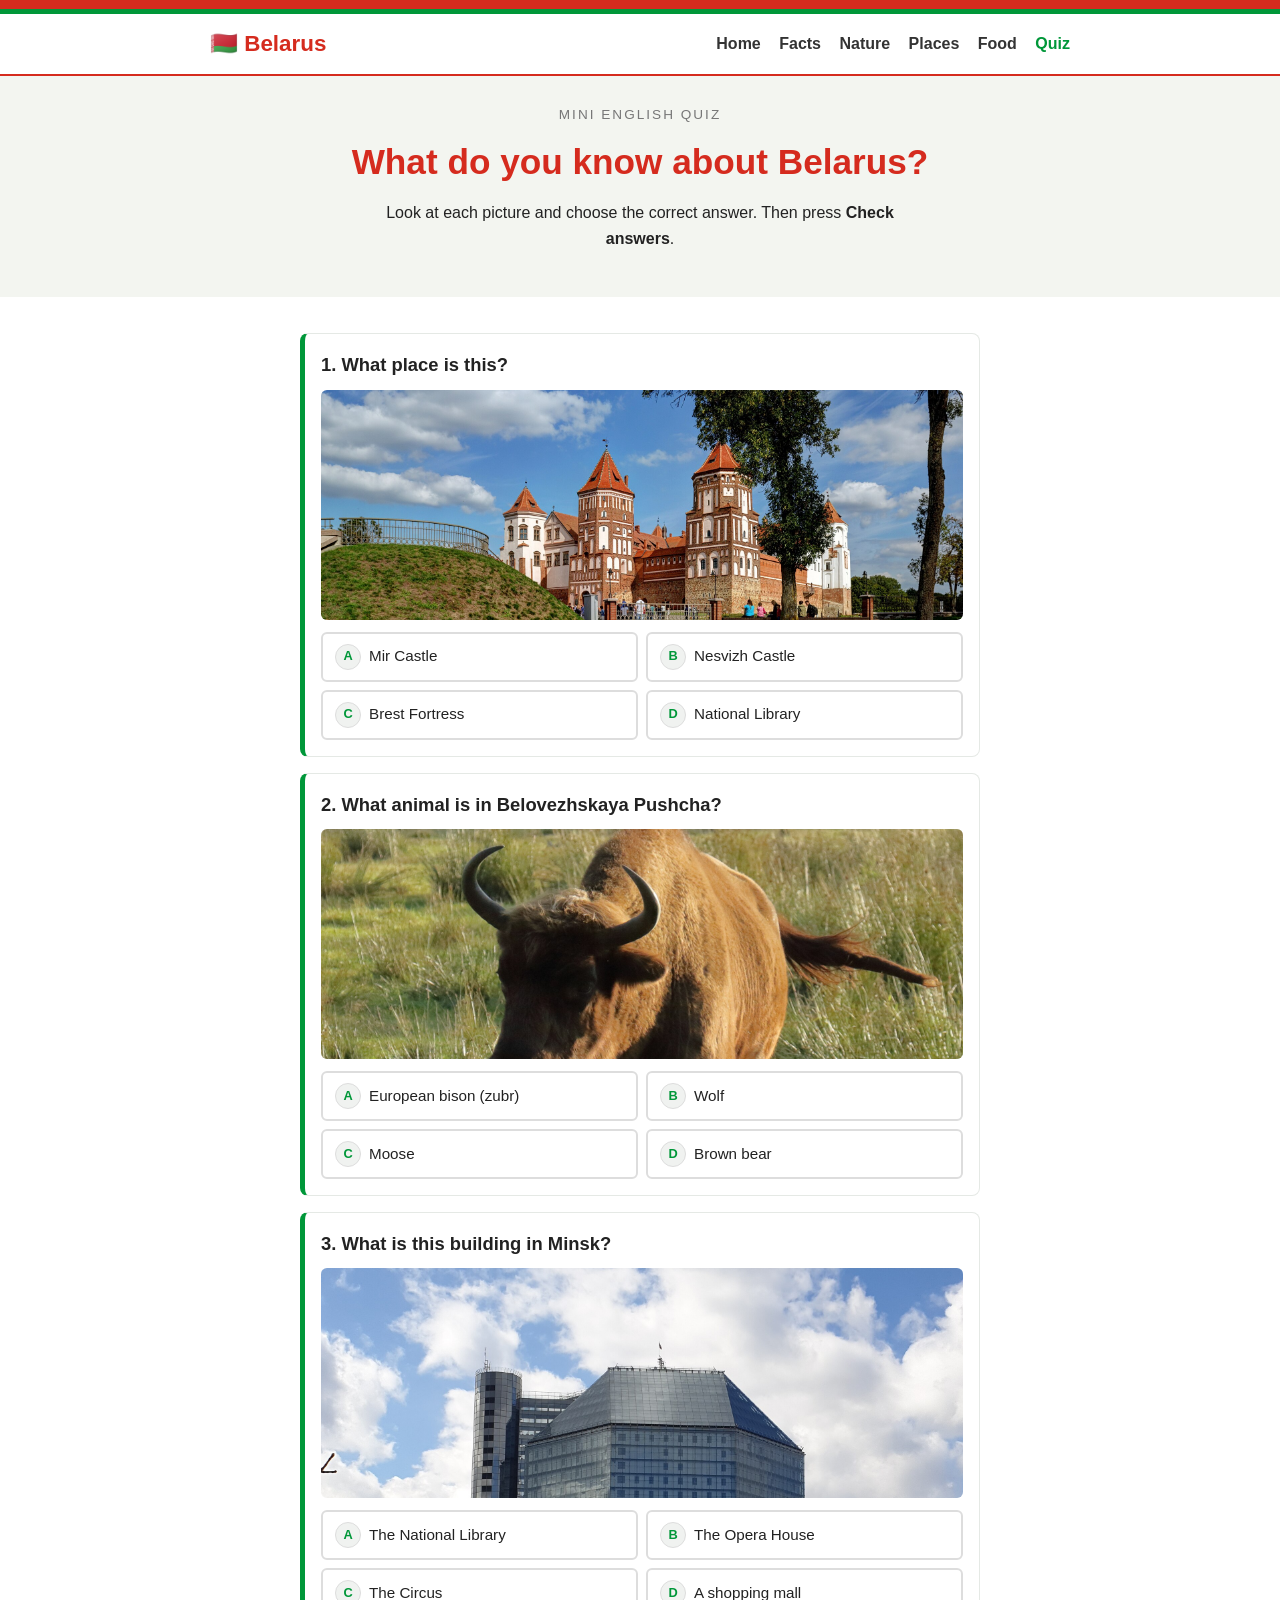
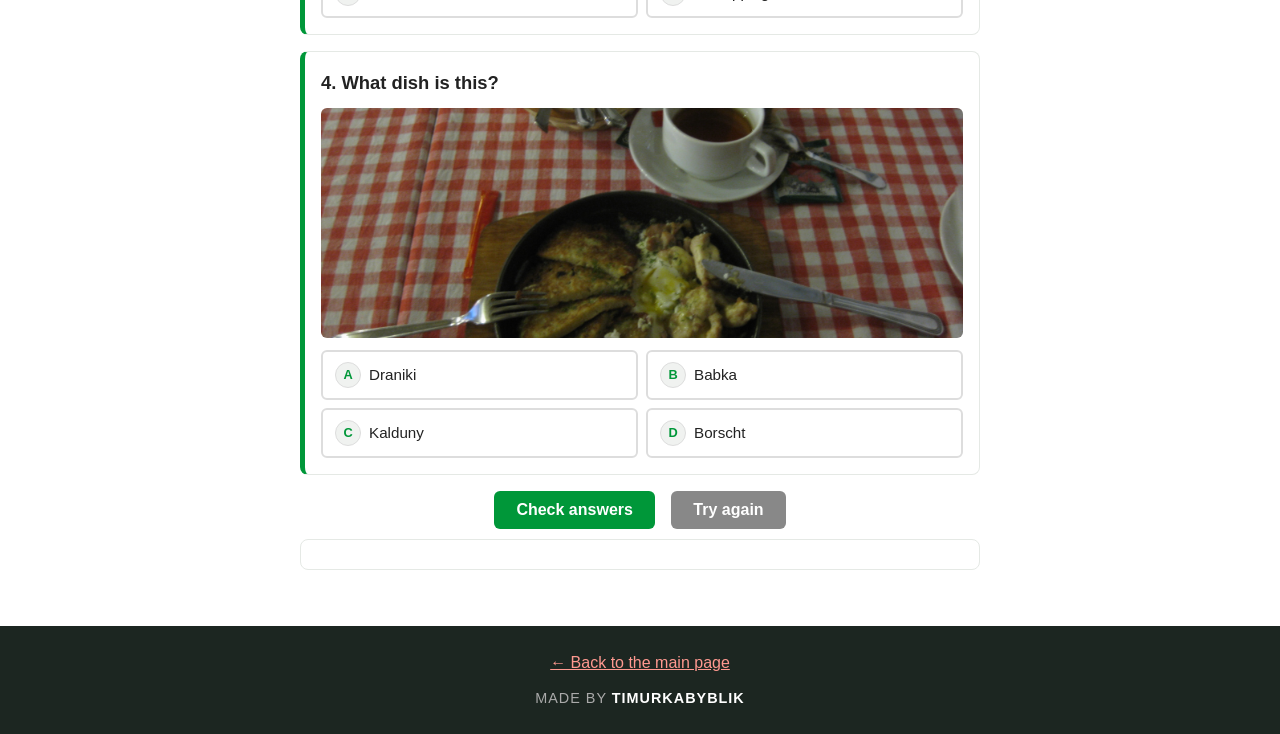
==== quiz.html @ 0264f18c "Первый коммит" ====
<!DOCTYPE html>
<html lang="en">
<head>
  <meta charset="UTF-8">
  <meta name="viewport" content="width=device-width, initial-scale=1.0">
  <title>Quiz about Belarus</title>
  <link rel="stylesheet" href="css/style.css">
</head>
<body>

  <!-- flag stripe: red and green -->
  <div class="flag"></div>

  <header class="header">
    <div class="container">
      <p class="logo">🇧🇾 Belarus</p>
      <nav>
        <a href="index.html">Home</a>
        <a href="index.html#facts">Facts</a>
        <a href="index.html#nature">Nature</a>
        <a href="index.html#places">Places</a>
        <a href="index.html#food">Food</a>
        <a href="quiz.html" class="nav-quiz">Quiz</a>
      </nav>
    </div>
  </header>

  <section class="hero small">
    <div class="container">
      <p class="kicker">Mini English quiz</p>
      <h1>What do you know about Belarus?</h1>
      <p class="subtitle">Look at each picture and choose the correct answer.
        Then press <strong>Check answers</strong>.</p>
    </div>
  </section>

  <section class="section">
    <div class="container quiz">

      <!-- Question 1 -->
      <div class="question" id="q1">
        <h2>1. What place is this?</h2>
        <img src="images/mir_castle.jpg" alt="A red-brick castle">
        <div class="options">
          <label><input type="radio" name="q1" value="mir"> Mir Castle</label>
          <label><input type="radio" name="q1" value="nesvizh"> Nesvizh Castle</label>
          <label><input type="radio" name="q1" value="brest"> Brest Fortress</label>
          <label><input type="radio" name="q1" value="library"> National Library</label>
        </div>
        <p class="result"></p>
      </div>

      <!-- Question 2 -->
      <div class="question" id="q2">
        <h2>2. What animal is in Belovezhskaya Pushcha?</h2>
        <img src="images/bison.jpg" alt="A big bison">
        <div class="options">
          <label><input type="radio" name="q2" value="bison"> European bison (zubr)</label>
          <label><input type="radio" name="q2" value="wolf"> Wolf</label>
          <label><input type="radio" name="q2" value="moose"> Moose</label>
          <label><input type="radio" name="q2" value="bear"> Brown bear</label>
        </div>
        <p class="result"></p>
      </div>

      <!-- Question 3 -->
      <div class="question" id="q3">
        <h2>3. What is this building in Minsk?</h2>
        <img src="images/national_library.jpg" alt="A diamond-shaped building">
        <div class="options">
          <label><input type="radio" name="q3" value="library"> The National Library</label>
          <label><input type="radio" name="q3" value="opera"> The Opera House</label>
          <label><input type="radio" name="q3" value="circus"> The Circus</label>
          <label><input type="radio" name="q3" value="mall"> A shopping mall</label>
        </div>
        <p class="result"></p>
      </div>

      <!-- Question 4 -->
      <div class="question" id="q4">
        <h2>4. What dish is this?</h2>
        <img src="images/draniki.jpg" alt="Potato pancakes">
        <div class="options">
          <label><input type="radio" name="q4" value="draniki"> Draniki</label>
          <label><input type="radio" name="q4" value="babka"> Babka</label>
          <label><input type="radio" name="q4" value="kalduny"> Kalduny</label>
          <label><input type="radio" name="q4" value="borscht"> Borscht</label>
        </div>
        <p class="result"></p>
      </div>

      <div class="buttons">
        <button class="button" onclick="checkQuiz()">Check answers</button>
        <button class="button grey" onclick="resetQuiz()">Try again</button>
      </div>

      <p id="score"></p>

    </div>
  </section>

  <footer>
    <div class="container">
      <p><a href="index.html">← Back to the main page</a></p>
      <p class="made-by">Made by <a href="https://github.com/timgihangir-rgb" target="_blank" rel="noopener">TIMURKABYBLIK</a></p>
    </div>
  </footer>

  <script src="js/quiz.js"></script>
</body>
</html>
---- css/style.css ----
/* Belarus website — simple light styles */

* {
  margin: 0;
  padding: 0;
  box-sizing: border-box;
}

body {
  font-family: Arial, Helvetica, sans-serif;
  color: #222;
  background: #fff;
  line-height: 1.6;
}

.container {
  max-width: 900px;
  margin: 0 auto;
  padding: 0 20px;
}

img {
  max-width: 100%;
  display: block;
}

/* ---- flag stripe ---- */
.flag {
  height: 14px;
  background: linear-gradient(#d52b1e 0 66%, #009739 66% 100%);
}

/* ---- header ---- */
.header {
  background: #fff;
  border-bottom: 2px solid #d52b1e;
  padding: 12px 0;
}

.header .container {
  display: flex;
  justify-content: space-between;
  align-items: center;
  flex-wrap: wrap;
  gap: 8px;
}

.logo {
  font-size: 1.4rem;
  font-weight: bold;
  color: #d52b1e;
}

.header nav a {
  color: #333;
  text-decoration: none;
  margin-left: 14px;
  font-weight: bold;
}

.header nav a:hover {
  color: #d52b1e;
}

.header nav a.nav-quiz {
  color: #009739;
}

/* ---- hero ---- */
.hero {
  background: #f3f5f0;
  text-align: center;
  padding: 44px 0;
}

.kicker {
  font-size: 0.85rem;
  letter-spacing: 2px;
  text-transform: uppercase;
  color: #777;
  margin-bottom: 8px;
}

.hero h1 {
  color: #d52b1e;
  font-size: 2.2rem;
  margin-bottom: 10px;
}

.subtitle {
  max-width: 560px;
  margin: 0 auto 18px;
}

.hero-buttons {
  display: flex;
  gap: 12px;
  justify-content: center;
  flex-wrap: wrap;
}

.hero.small {
  padding: 28px 0;
}

/* banner photo */
.banner {
  width: 100%;
  margin: 24px auto;
  border-radius: 8px;
}

/* ---- buttons ---- */
.button {
  display: inline-block;
  background: #009739;
  color: #fff;
  border: none;
  padding: 10px 22px;
  border-radius: 6px;
  font-family: inherit;
  font-size: 1rem;
  font-weight: bold;
  cursor: pointer;
  text-decoration: none;
}

.button:hover {
  background: #00782e;
}

.button.ghost {
  background: #fff;
  color: #009739;
  border: 2px solid #009739;
}

.button.ghost:hover {
  background: #f0f7f3;
}

.button.grey {
  background: #888;
}

.button.grey:hover {
  background: #666;
}

/* ---- sections ---- */
.section {
  padding: 36px 0;
}

.section h2 {
  color: #d52b1e;
  text-align: center;
  margin-bottom: 18px;
  font-size: 1.6rem;
}

.section h2 > span {
  display: block;
  font-size: 0.8rem;
  text-transform: uppercase;
  letter-spacing: 2px;
  color: #009739;
  margin-bottom: 4px;
}

.grey {
  background: #f3f5f0;
}

/* ---- facts ---- */
.facts-grid {
  display: grid;
  grid-template-columns: repeat(auto-fit, minmax(210px, 1fr));
  gap: 14px;
}

.fact-card {
  background: #fff;
  border: 1px solid #e5e9e5;
  border-top: 4px solid #d52b1e;
  border-radius: 8px;
  padding: 18px 16px;
  text-align: center;
}

.fact-card:nth-child(even) {
  border-top-color: #009739;
}

.fact-icon {
  font-size: 1.8rem;
}

.fact-card h3 {
  font-size: 0.9rem;
  margin: 8px 0 4px;
  color: #555;
}

.fact-card p {
  font-size: 1.1rem;
  font-weight: bold;
}

.fact-card small {
  color: #777;
  font-size: 0.85rem;
}

/* ---- nature ---- */
.nature-grid {
  display: grid;
  grid-template-columns: repeat(auto-fit, minmax(240px, 1fr));
  gap: 16px;
}

.nature-card {
  background: #fff;
  border: 1px solid #e5e9e5;
  border-radius: 8px;
  overflow: hidden;
}

.nature-card img {
  width: 100%;
  height: 200px;
  object-fit: cover;
  border-bottom: 3px solid #009739;
}

.nature-body {
  padding: 14px 16px 16px;
}

.nature-body h3 {
  color: #009739;
  margin-bottom: 4px;
}

/* ---- places grid ---- */
.grid {
  display: grid;
  grid-template-columns: repeat(3, 1fr);
  gap: 14px;
}

.grid figure {
  background: #fff;
  border: 1px solid #e5e9e5;
  border-radius: 8px;
  overflow: hidden;
}

.grid img {
  width: 100%;
  height: 160px;
  object-fit: cover;
}

.grid figcaption {
  padding: 8px 10px;
  font-size: 0.85rem;
  color: #555;
  text-align: center;
}

/* ---- food card ---- */
.food-card {
  display: flex;
  gap: 20px;
  align-items: center;
  background: #fff;
  border: 1px solid #e5e9e5;
  border-radius: 8px;
  padding: 14px;
}

.food-card img {
  width: 280px;
  height: 210px;
  object-fit: cover;
  border-radius: 6px;
  flex-shrink: 0;
}

.food-card h3 {
  color: #d52b1e;
  margin-bottom: 6px;
}

.food-card ul {
  margin: 10px 0 0 18px;
}

/* ---- footer ---- */
footer {
  background: #1c2621;
  color: #ccc;
  text-align: center;
  padding: 24px 0;
  margin-top: 20px;
}

footer a {
  color: #ff9990;
}

.made-by {
  margin-top: 12px;
  font-size: 0.9rem;
  letter-spacing: 1px;
  text-transform: uppercase;
  color: #aaa;
}

.made-by a {
  color: #fff;
  font-weight: bold;
  text-decoration: none;
}

.made-by a:hover {
  color: #ff9990;
}

/* ============================================================
   QUIZ PAGE
   ============================================================ */

.quiz {
  max-width: 720px;
}

.question {
  background: #fff;
  border: 1px solid #e5e9e5;
  border-left: 5px solid #009739;
  border-radius: 8px;
  padding: 16px;
  margin-bottom: 16px;
}

.question h2 {
  font-size: 1.15rem;
  color: #222;
  text-align: left;
  margin-bottom: 10px;
}

.question img {
  width: 100%;
  height: 230px;
  object-fit: cover;
  border-radius: 6px;
  margin-bottom: 12px;
}

/* answer options */
.options {
  display: grid;
  grid-template-columns: 1fr 1fr;
  gap: 8px;
  counter-reset: opt;
}

.options label {
  counter-increment: opt;
  display: flex;
  align-items: center;
  gap: 8px;
  border: 2px solid #ddd;
  border-radius: 6px;
  padding: 10px 12px;
  cursor: pointer;
  font-size: 0.95rem;
}

.options label:hover {
  border-color: #009739;
}

.options label::before {
  content: counter(opt, upper-alpha);
  width: 24px;
  height: 24px;
  border-radius: 50%;
  display: inline-flex;
  align-items: center;
  justify-content: center;
  background: #f0f2f0;
  border: 1px solid #ddd;
  font-size: 0.8rem;
  font-weight: bold;
  color: #009739;
  flex-shrink: 0;
}

.options label input {
  position: absolute;
  opacity: 0;
  pointer-events: none;
}

.options label.selected {
  border-color: #009739;
  background: #eaf6ee;
}

.options label.right {
  border-color: #009739;
  background: #cde9d5;
}

.options label.wrong {
  border-color: #d52b1e;
  background: #f9dcd9;
}

.result {
  margin-top: 10px;
  font-weight: bold;
  display: none;
}

.result.show {
  display: block;
}

.result.ok {
  color: #009739;
}

.result.bad {
  color: #d52b1e;
}

.buttons {
  text-align: center;
  margin: 10px 0;
}

.buttons .button {
  margin: 0 6px;
}

#score {
  text-align: center;
  font-size: 1.2rem;
  font-weight: bold;
  color: #d52b1e;
  min-height: 1.6em;
  padding: 12px;
  background: #fff;
  border: 1px solid #e5e9e5;
  border-radius: 8px;
}

/* ---- small screens ---- */
@media (max-width: 700px) {
  .food-card {
    flex-direction: column;
  }

  .food-card img {
    width: 100%;
    height: 190px;
  }

  .grid {
    grid-template-columns: 1fr 1fr;
  }

  .options {
    grid-template-columns: 1fr;
  }

  .header nav a {
    margin-left: 8px;
  }
}
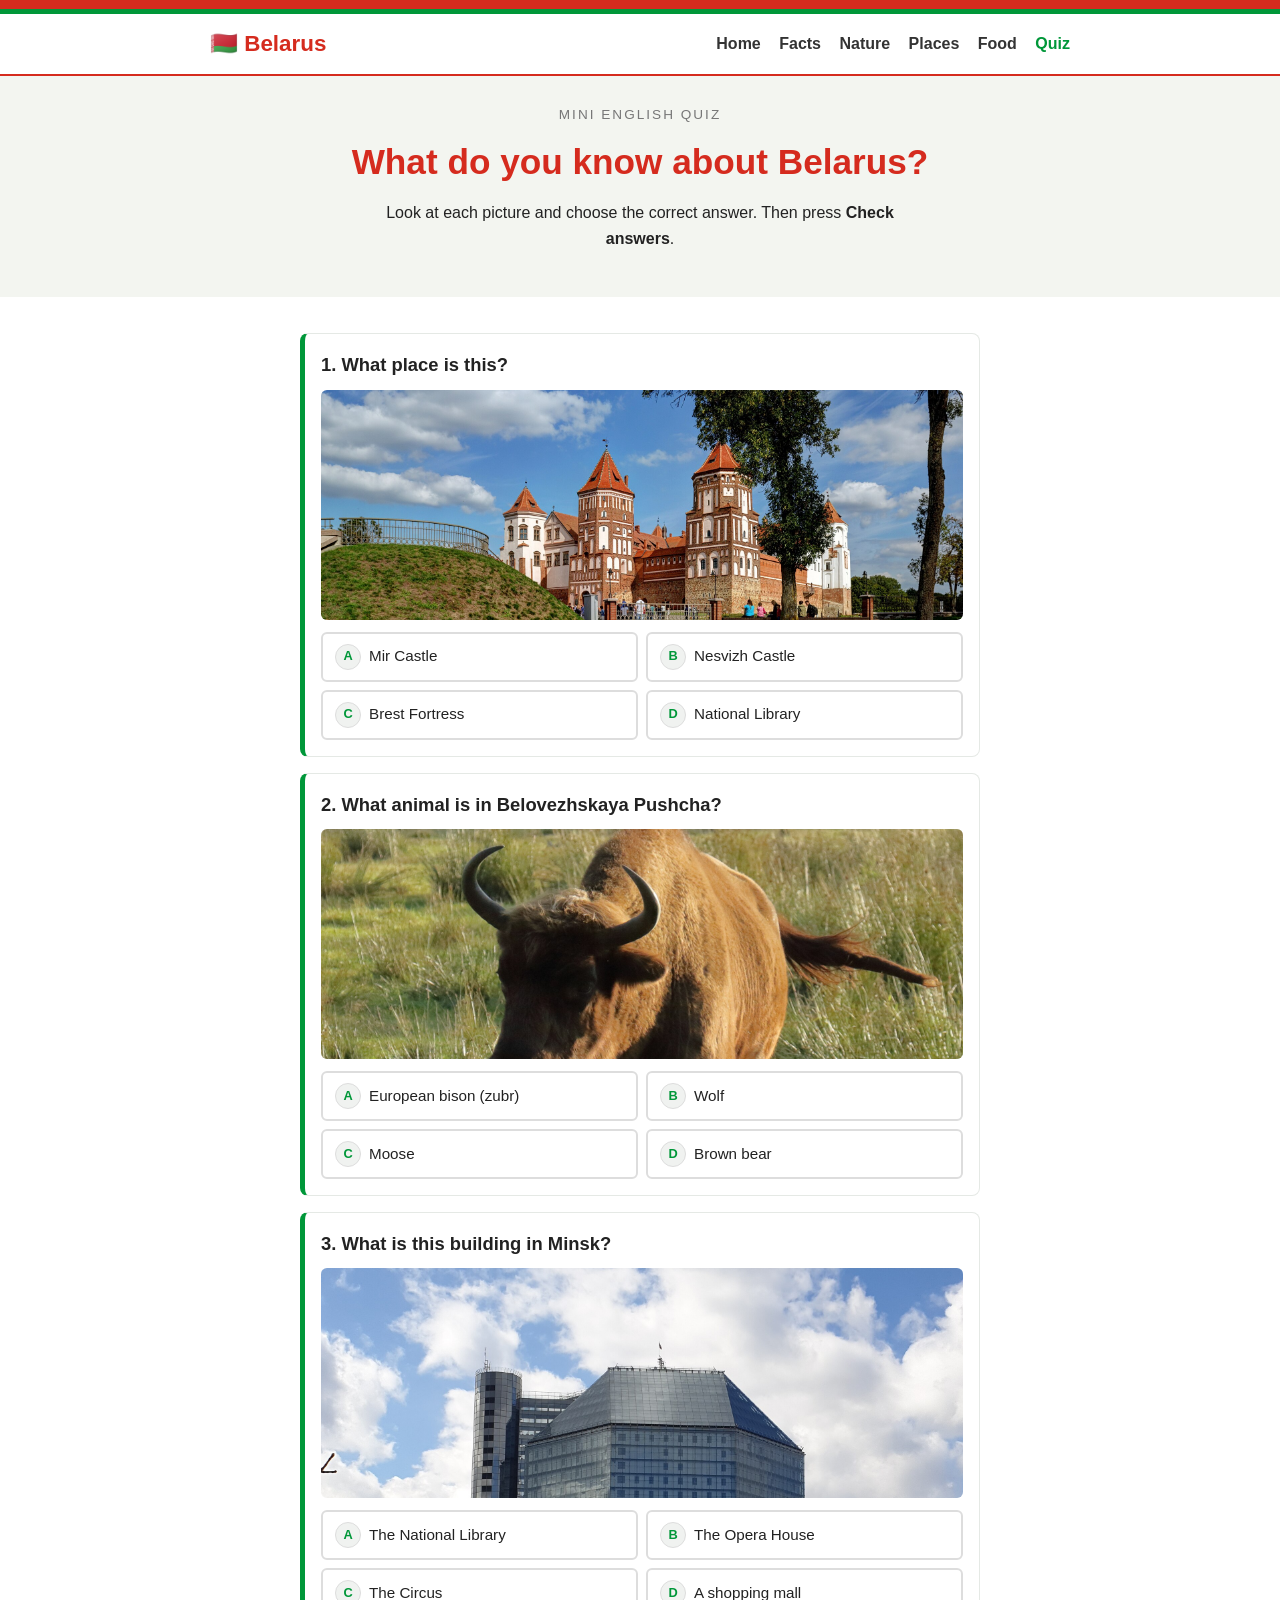
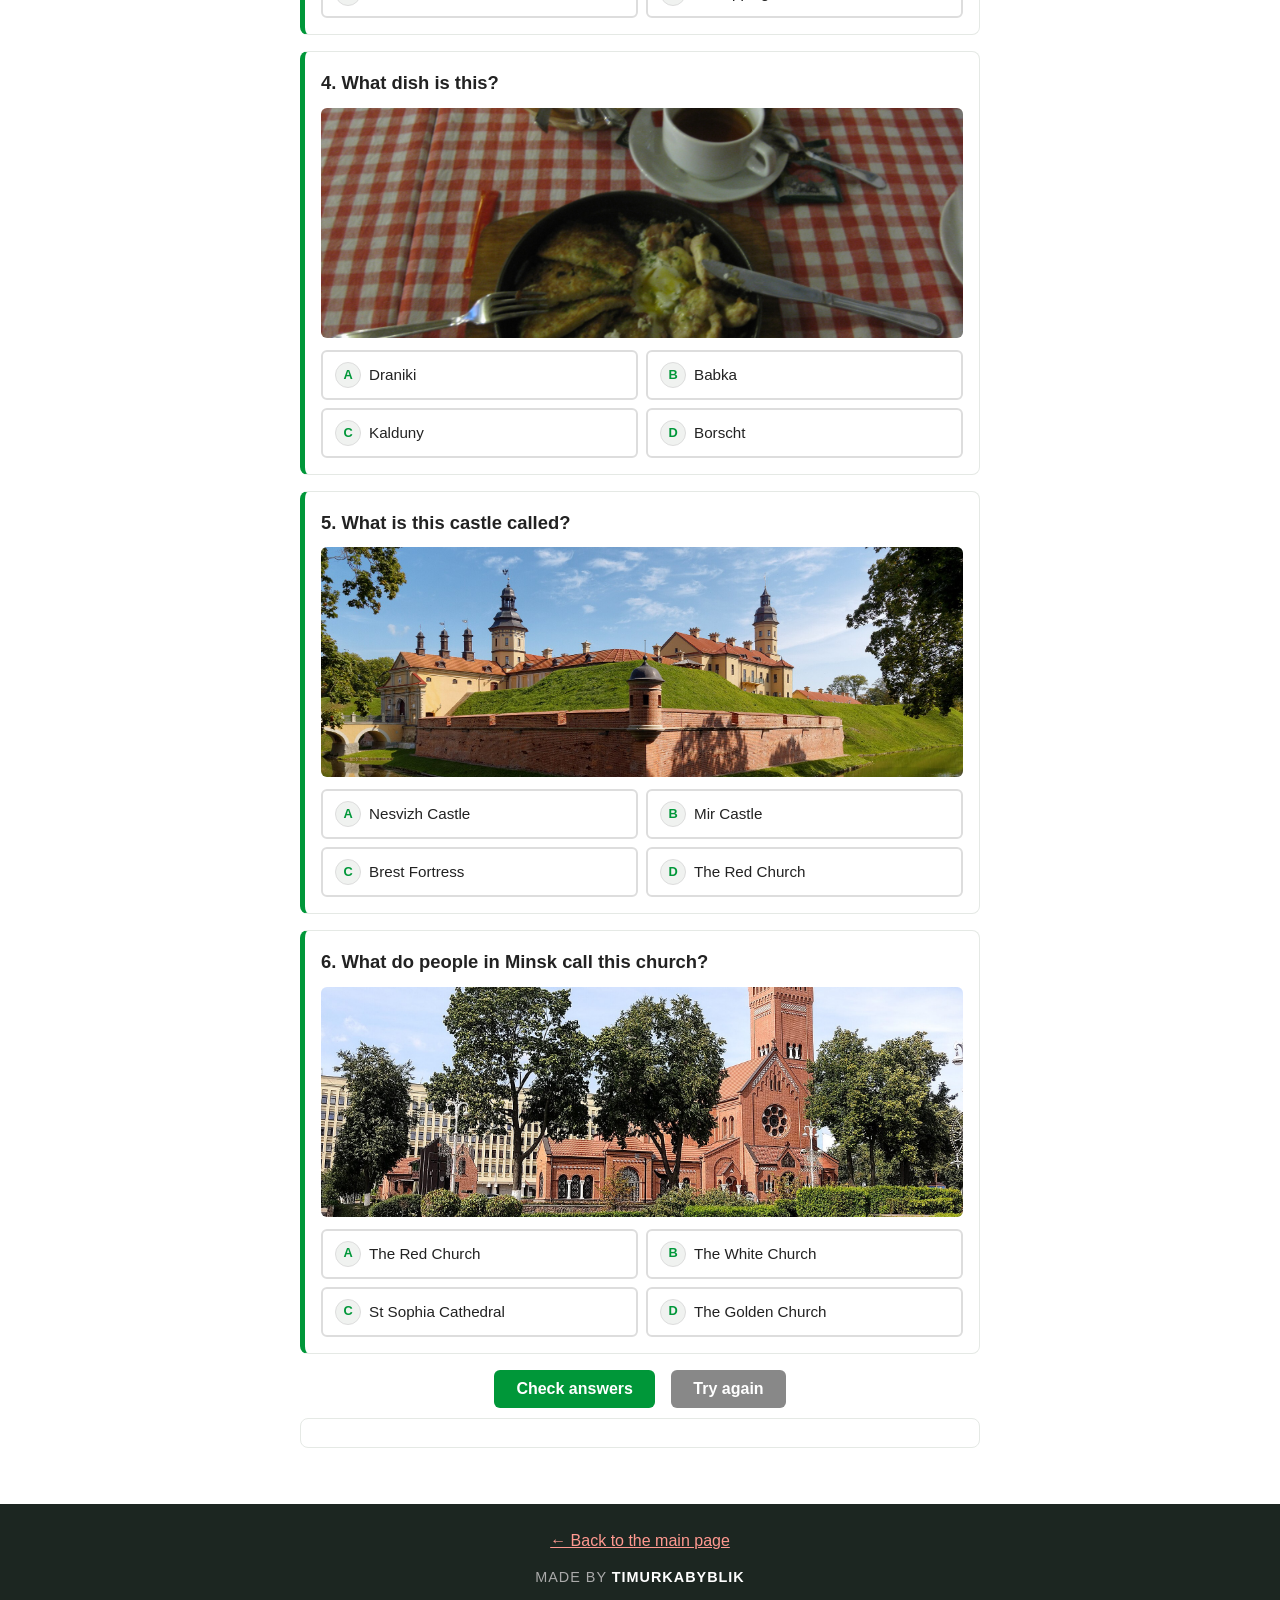
==== commit 84d987d4: "Add two more questions to the quiz (6 total)" ====
--- a/quiz.html
+++ b/quiz.html
@@ -89,6 +89,32 @@
         <p class="result"></p>
       </div>
 
+      <!-- Question 5 -->
+      <div class="question" id="q5">
+        <h2>5. What is this castle called?</h2>
+        <img src="images/nesvizh_castle.jpg" alt="A beautiful castle with a river in front">
+        <div class="options">
+          <label><input type="radio" name="q5" value="nesvizh"> Nesvizh Castle</label>
+          <label><input type="radio" name="q5" value="mir"> Mir Castle</label>
+          <label><input type="radio" name="q5" value="brest"> Brest Fortress</label>
+          <label><input type="radio" name="q5" value="church"> The Red Church</label>
+        </div>
+        <p class="result"></p>
+      </div>
+
+      <!-- Question 6 -->
+      <div class="question" id="q6">
+        <h2>6. What do people in Minsk call this church?</h2>
+        <img src="images/red_church.jpg" alt="A red-brick church in the centre of Minsk">
+        <div class="options">
+          <label><input type="radio" name="q6" value="redchurch"> The Red Church</label>
+          <label><input type="radio" name="q6" value="white"> The White Church</label>
+          <label><input type="radio" name="q6" value="sophia"> St Sophia Cathedral</label>
+          <label><input type="radio" name="q6" value="golden"> The Golden Church</label>
+        </div>
+        <p class="result"></p>
+      </div>
+
       <div class="buttons">
         <button class="button" onclick="checkQuiz()">Check answers</button>
         <button class="button grey" onclick="resetQuiz()">Try again</button>
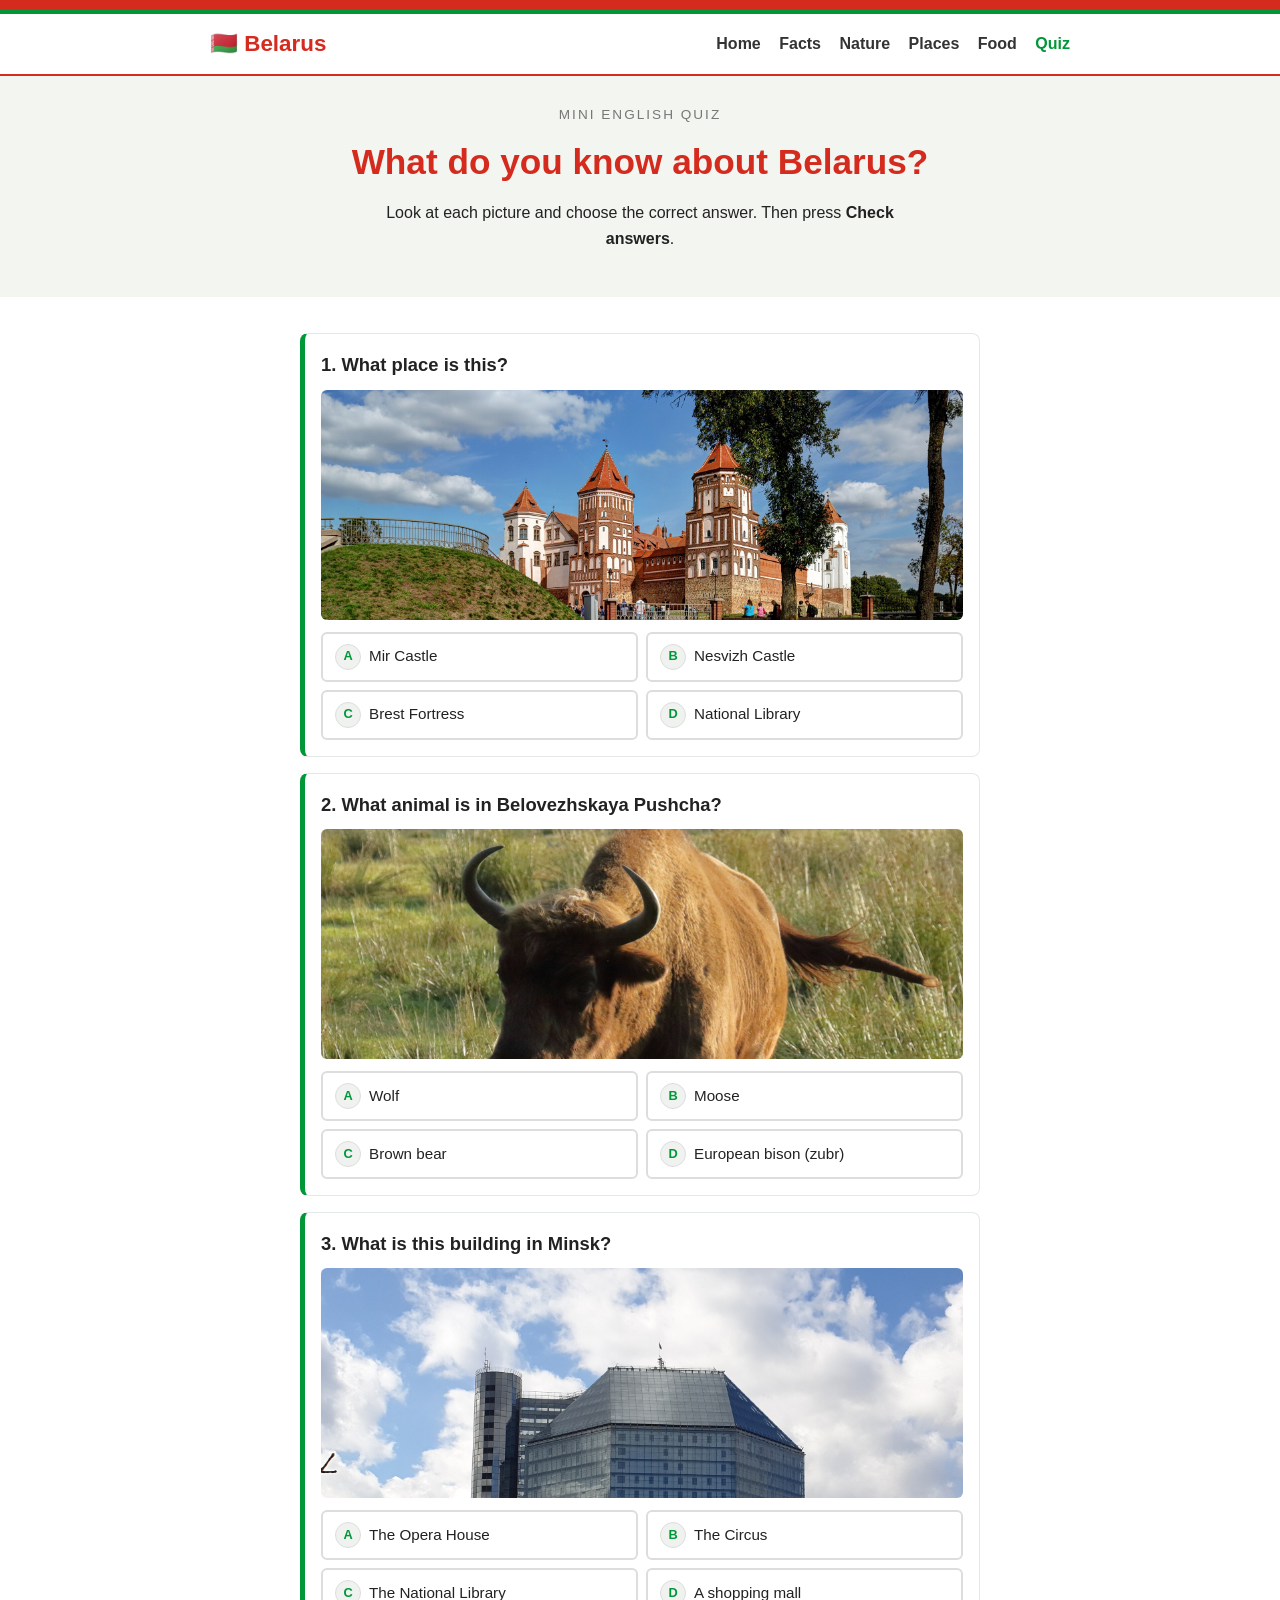
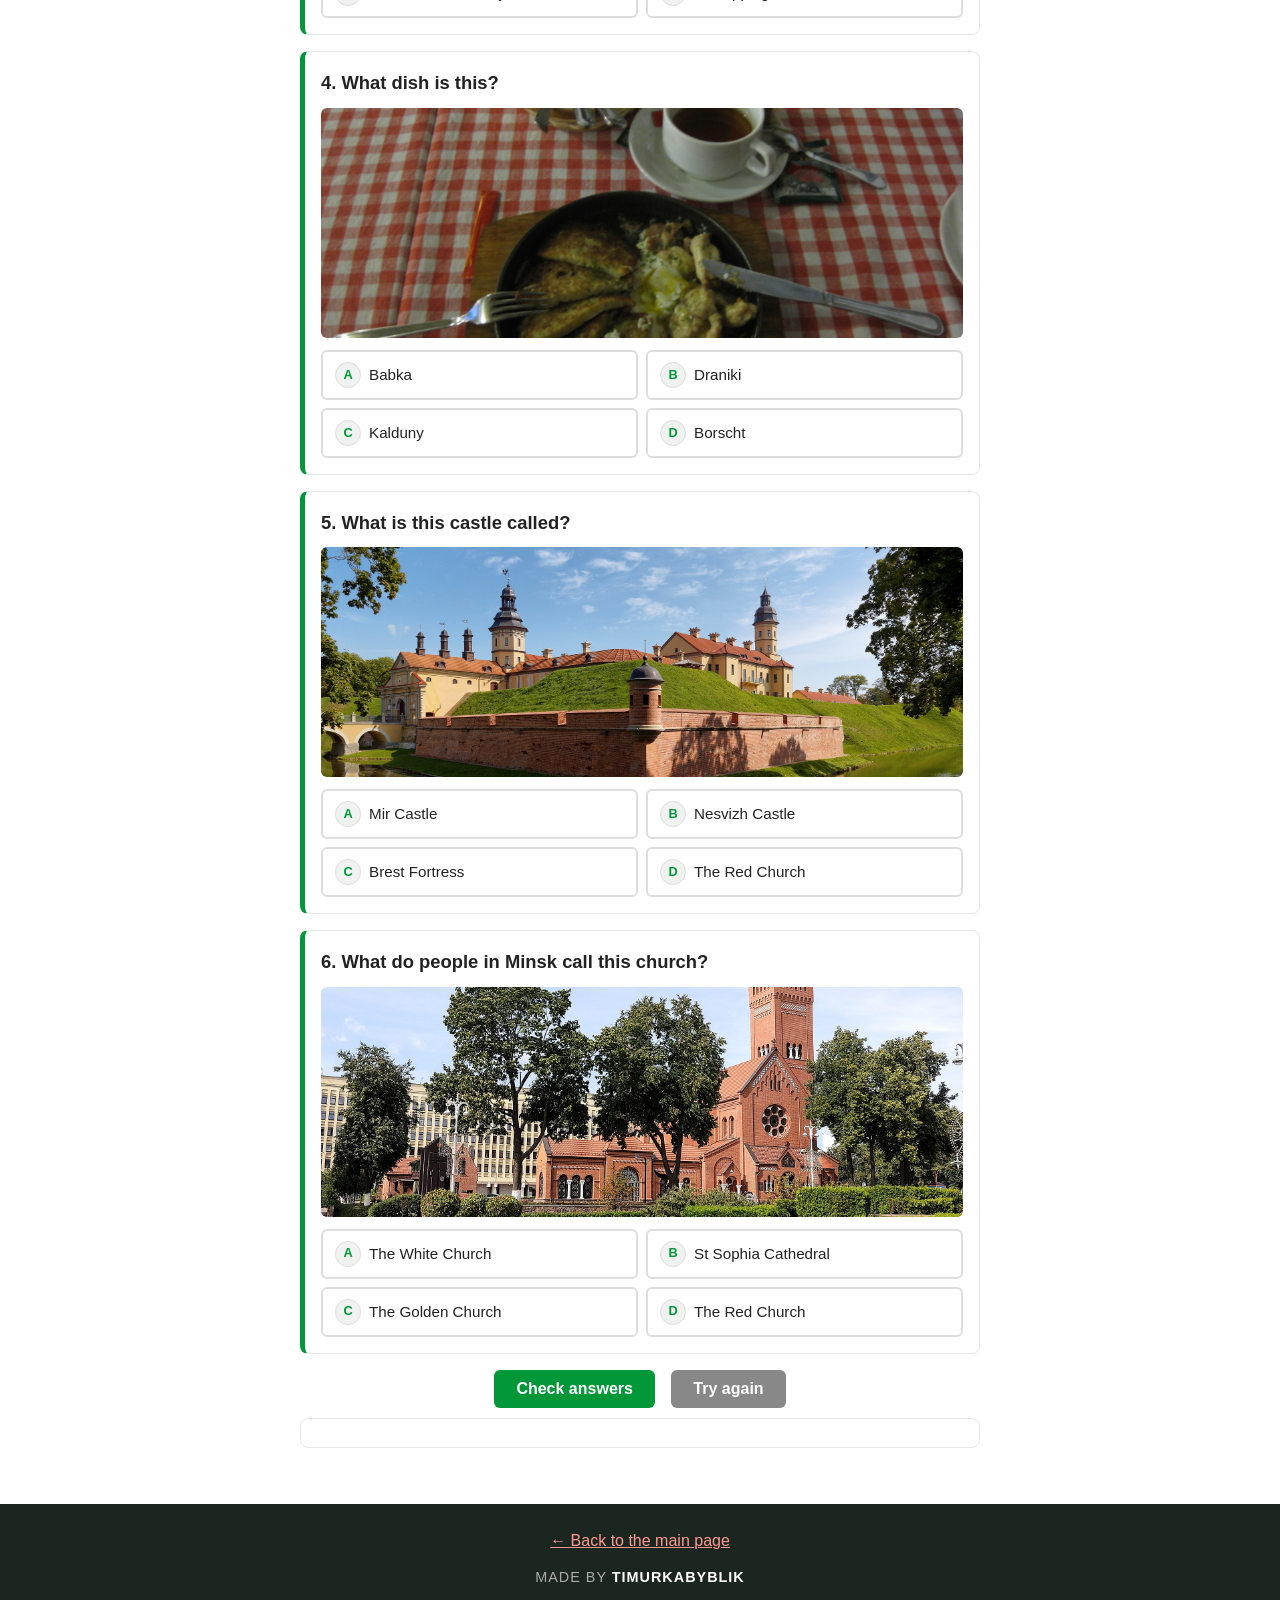
==== commit f39316f7: "Shuffle quiz answers and fix score counter (out of total questions)" ====
--- a/quiz.html
+++ b/quiz.html
@@ -55,10 +55,10 @@
         <h2>2. What animal is in Belovezhskaya Pushcha?</h2>
         <img src="images/bison.jpg" alt="A big bison">
         <div class="options">
-          <label><input type="radio" name="q2" value="bison"> European bison (zubr)</label>
           <label><input type="radio" name="q2" value="wolf"> Wolf</label>
           <label><input type="radio" name="q2" value="moose"> Moose</label>
           <label><input type="radio" name="q2" value="bear"> Brown bear</label>
+          <label><input type="radio" name="q2" value="bison"> European bison (zubr)</label>
         </div>
         <p class="result"></p>
       </div>
@@ -68,9 +68,9 @@
         <h2>3. What is this building in Minsk?</h2>
         <img src="images/national_library.jpg" alt="A diamond-shaped building">
         <div class="options">
-          <label><input type="radio" name="q3" value="library"> The National Library</label>
           <label><input type="radio" name="q3" value="opera"> The Opera House</label>
           <label><input type="radio" name="q3" value="circus"> The Circus</label>
+          <label><input type="radio" name="q3" value="library"> The National Library</label>
           <label><input type="radio" name="q3" value="mall"> A shopping mall</label>
         </div>
         <p class="result"></p>
@@ -81,8 +81,8 @@
         <h2>4. What dish is this?</h2>
         <img src="images/draniki.jpg" alt="Potato pancakes">
         <div class="options">
+          <label><input type="radio" name="q4" value="babka"> Babka</label>
           <label><input type="radio" name="q4" value="draniki"> Draniki</label>
-          <label><input type="radio" name="q4" value="babka"> Babka</label>
           <label><input type="radio" name="q4" value="kalduny"> Kalduny</label>
           <label><input type="radio" name="q4" value="borscht"> Borscht</label>
         </div>
@@ -94,8 +94,8 @@
         <h2>5. What is this castle called?</h2>
         <img src="images/nesvizh_castle.jpg" alt="A beautiful castle with a river in front">
         <div class="options">
+          <label><input type="radio" name="q5" value="mir"> Mir Castle</label>
           <label><input type="radio" name="q5" value="nesvizh"> Nesvizh Castle</label>
-          <label><input type="radio" name="q5" value="mir"> Mir Castle</label>
           <label><input type="radio" name="q5" value="brest"> Brest Fortress</label>
           <label><input type="radio" name="q5" value="church"> The Red Church</label>
         </div>
@@ -107,10 +107,10 @@
         <h2>6. What do people in Minsk call this church?</h2>
         <img src="images/red_church.jpg" alt="A red-brick church in the centre of Minsk">
         <div class="options">
-          <label><input type="radio" name="q6" value="redchurch"> The Red Church</label>
           <label><input type="radio" name="q6" value="white"> The White Church</label>
           <label><input type="radio" name="q6" value="sophia"> St Sophia Cathedral</label>
           <label><input type="radio" name="q6" value="golden"> The Golden Church</label>
+          <label><input type="radio" name="q6" value="redchurch"> The Red Church</label>
         </div>
         <p class="result"></p>
       </div>
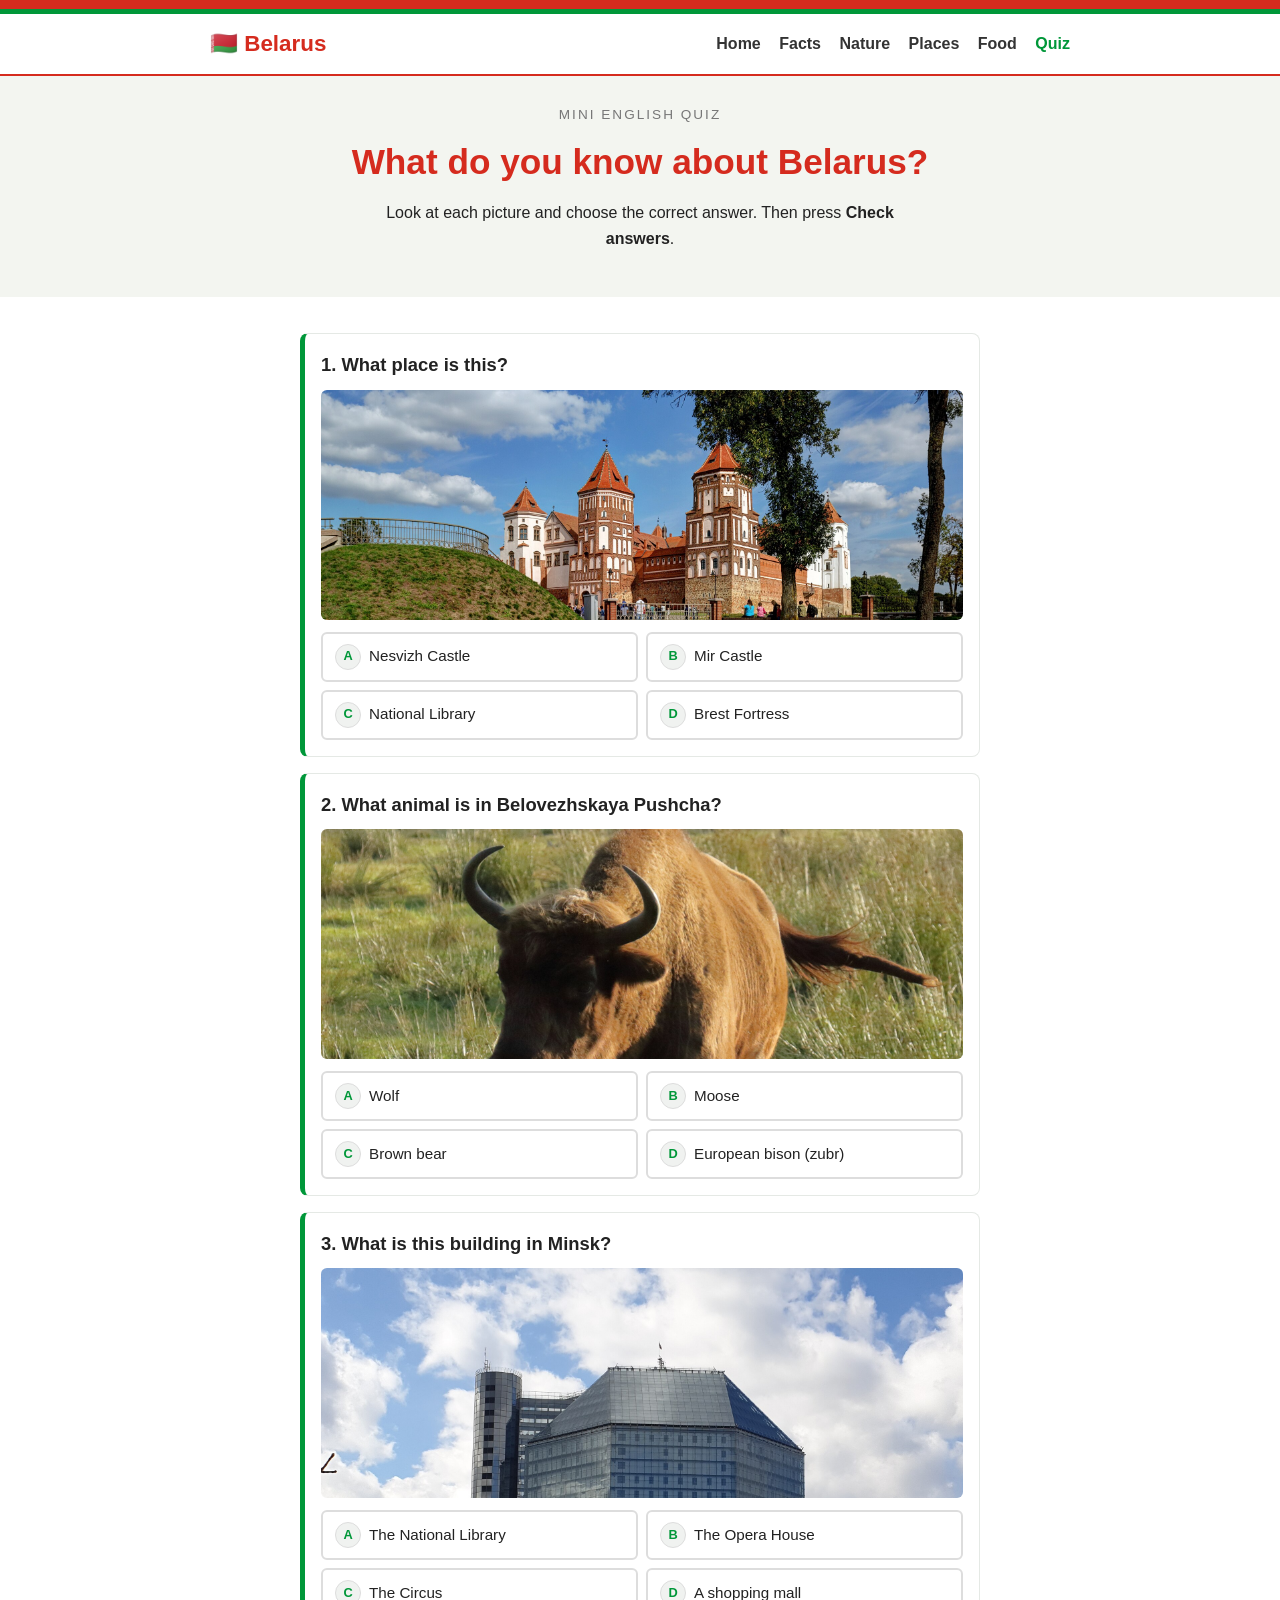
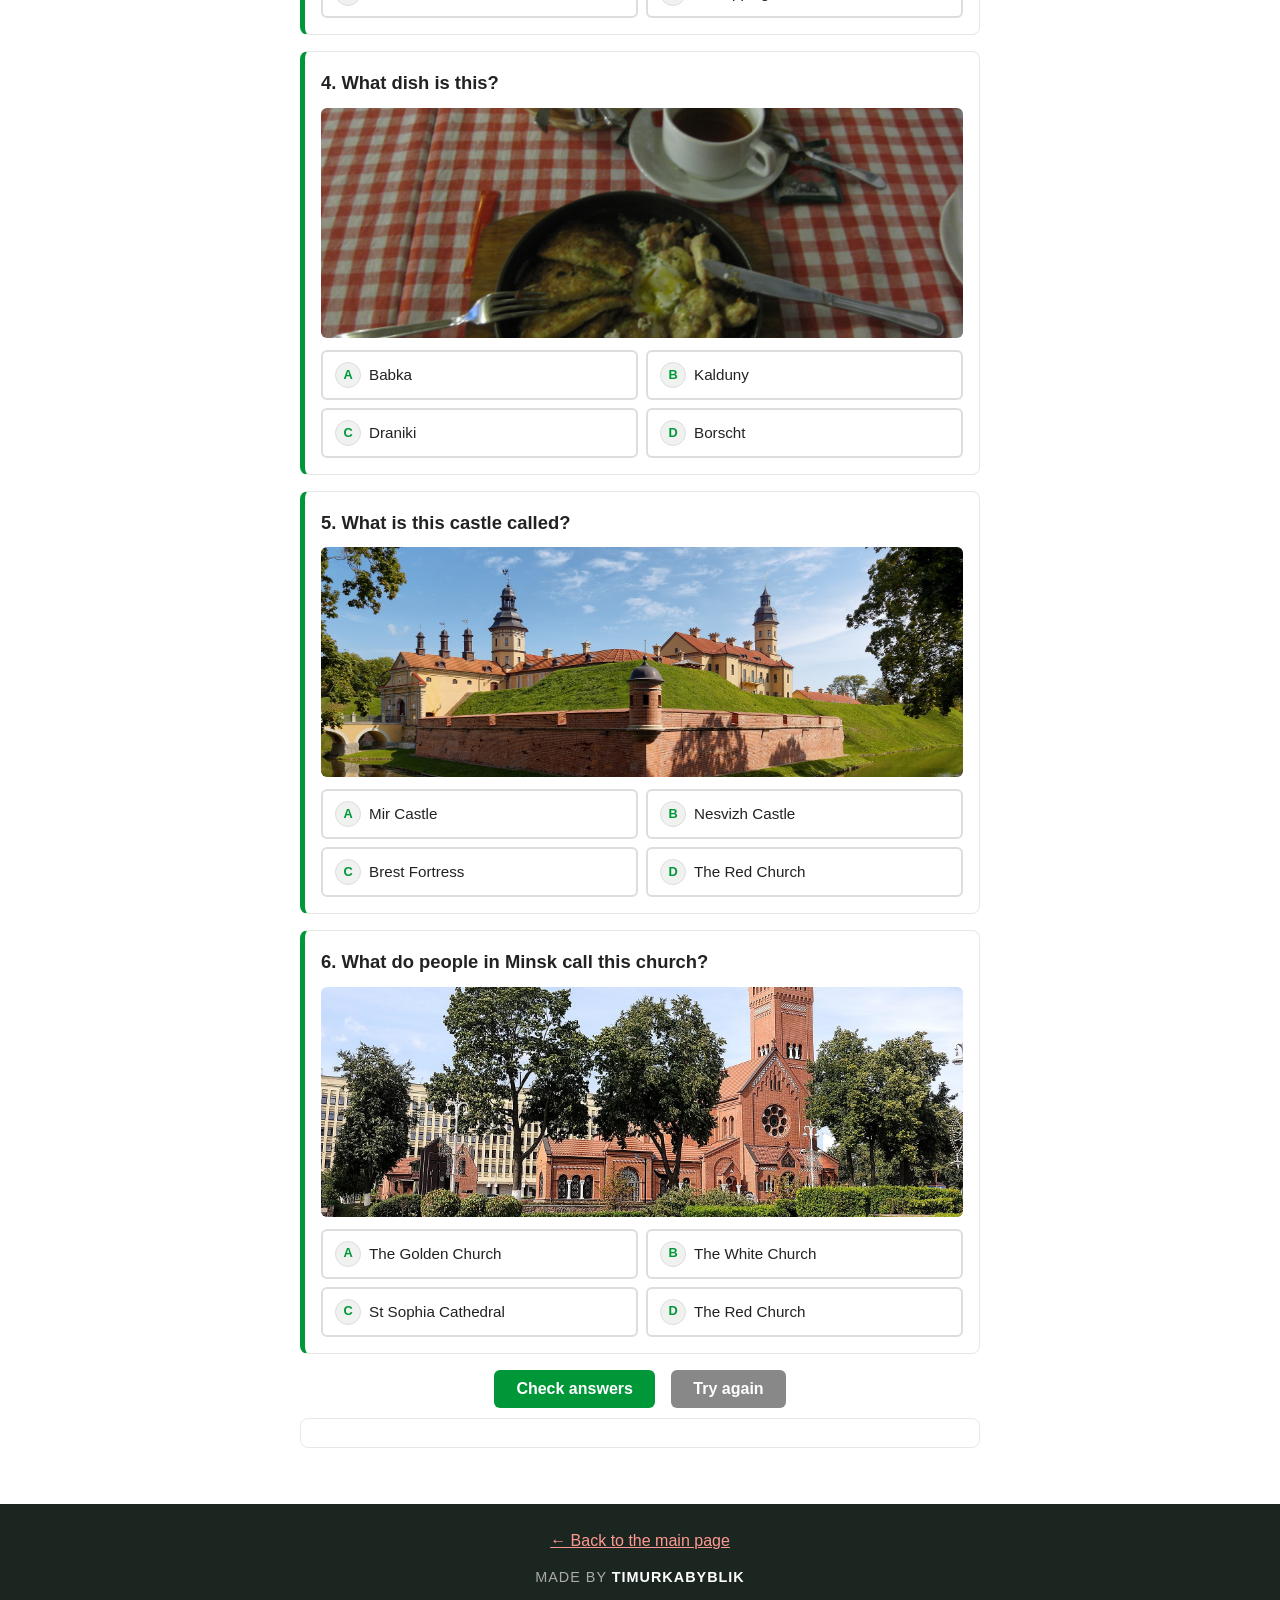
==== commit 8f092b39: "Scatter correct answers across A/B/C/D options in the quiz" ====
--- a/quiz.html
+++ b/quiz.html
@@ -42,10 +42,10 @@
         <h2>1. What place is this?</h2>
         <img src="images/mir_castle.jpg" alt="A red-brick castle">
         <div class="options">
+          <label><input type="radio" name="q1" value="nesvizh"> Nesvizh Castle</label>
           <label><input type="radio" name="q1" value="mir"> Mir Castle</label>
-          <label><input type="radio" name="q1" value="nesvizh"> Nesvizh Castle</label>
+          <label><input type="radio" name="q1" value="library"> National Library</label>
           <label><input type="radio" name="q1" value="brest"> Brest Fortress</label>
-          <label><input type="radio" name="q1" value="library"> National Library</label>
         </div>
         <p class="result"></p>
       </div>
@@ -68,9 +68,9 @@
         <h2>3. What is this building in Minsk?</h2>
         <img src="images/national_library.jpg" alt="A diamond-shaped building">
         <div class="options">
+          <label><input type="radio" name="q3" value="library"> The National Library</label>
           <label><input type="radio" name="q3" value="opera"> The Opera House</label>
           <label><input type="radio" name="q3" value="circus"> The Circus</label>
-          <label><input type="radio" name="q3" value="library"> The National Library</label>
           <label><input type="radio" name="q3" value="mall"> A shopping mall</label>
         </div>
         <p class="result"></p>
@@ -82,8 +82,8 @@
         <img src="images/draniki.jpg" alt="Potato pancakes">
         <div class="options">
           <label><input type="radio" name="q4" value="babka"> Babka</label>
+          <label><input type="radio" name="q4" value="kalduny"> Kalduny</label>
           <label><input type="radio" name="q4" value="draniki"> Draniki</label>
-          <label><input type="radio" name="q4" value="kalduny"> Kalduny</label>
           <label><input type="radio" name="q4" value="borscht"> Borscht</label>
         </div>
         <p class="result"></p>
@@ -107,9 +107,9 @@
         <h2>6. What do people in Minsk call this church?</h2>
         <img src="images/red_church.jpg" alt="A red-brick church in the centre of Minsk">
         <div class="options">
+          <label><input type="radio" name="q6" value="golden"> The Golden Church</label>
           <label><input type="radio" name="q6" value="white"> The White Church</label>
           <label><input type="radio" name="q6" value="sophia"> St Sophia Cathedral</label>
-          <label><input type="radio" name="q6" value="golden"> The Golden Church</label>
           <label><input type="radio" name="q6" value="redchurch"> The Red Church</label>
         </div>
         <p class="result"></p>
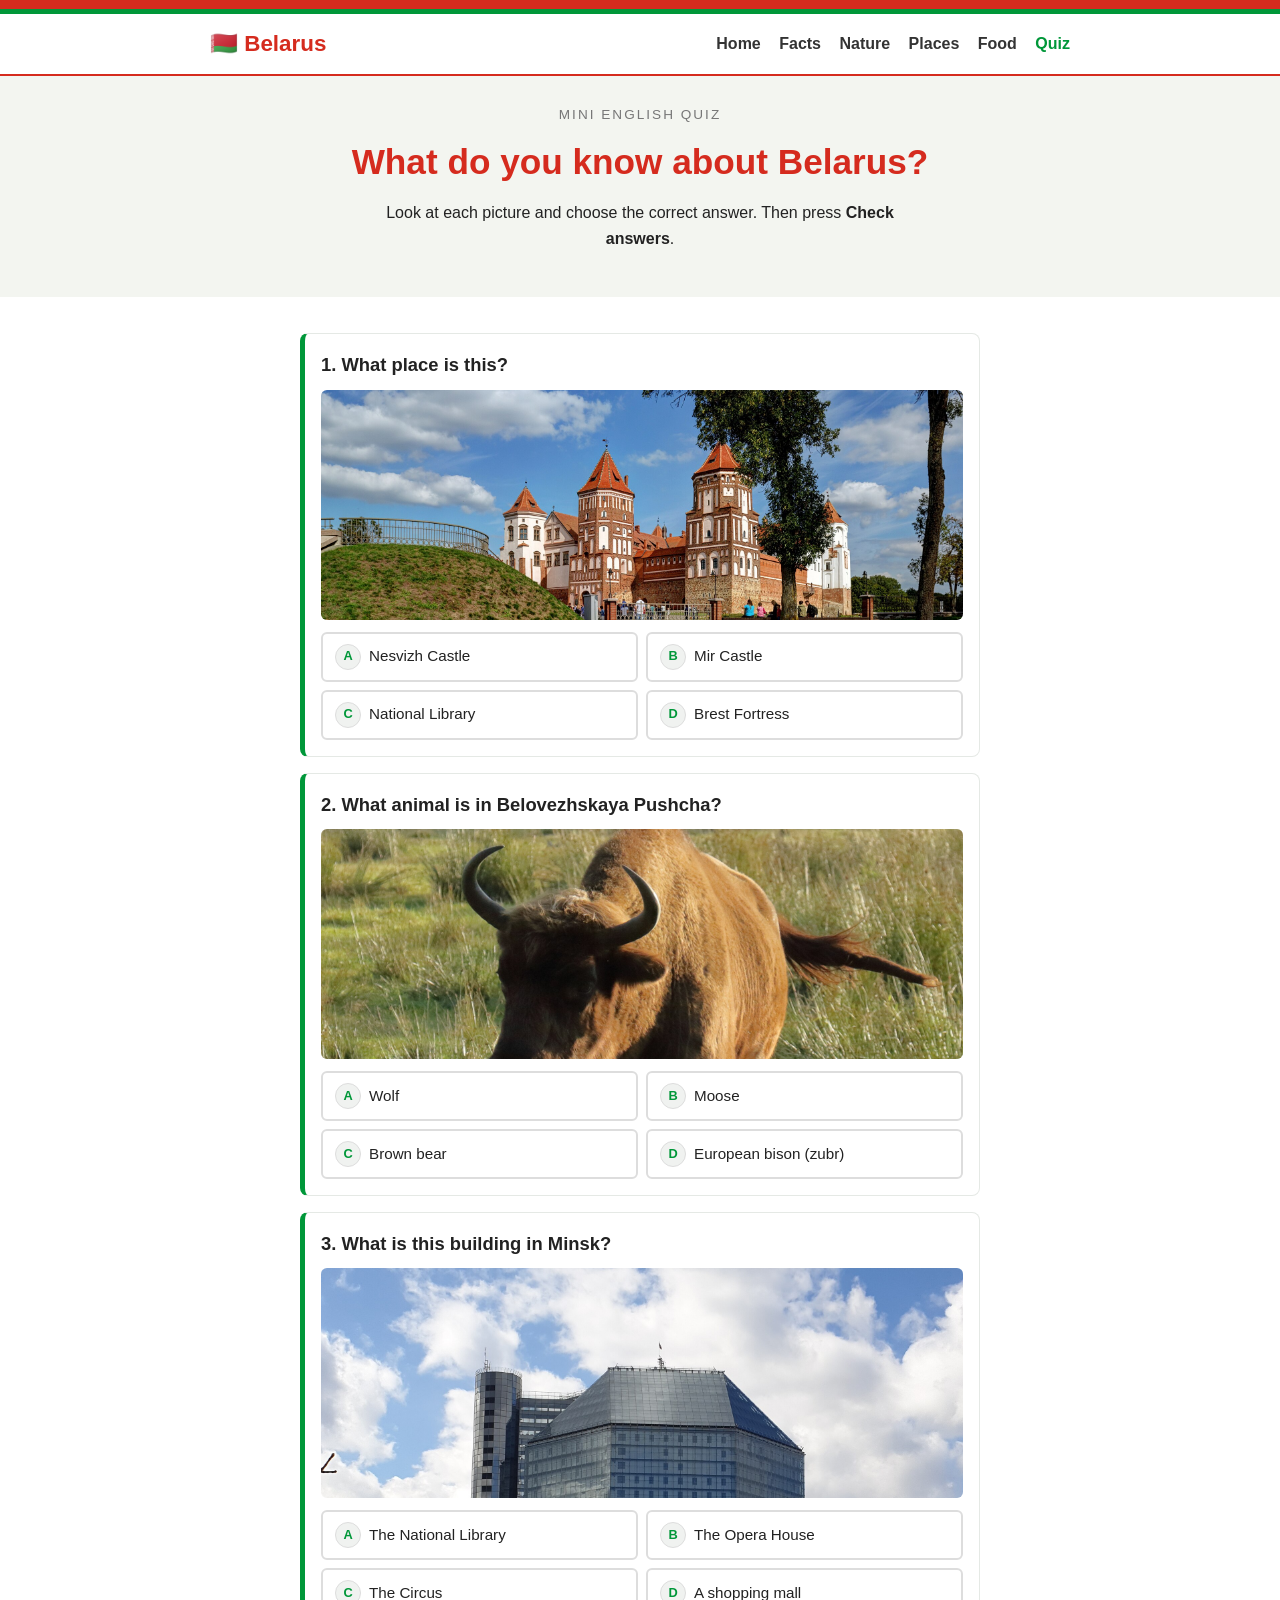
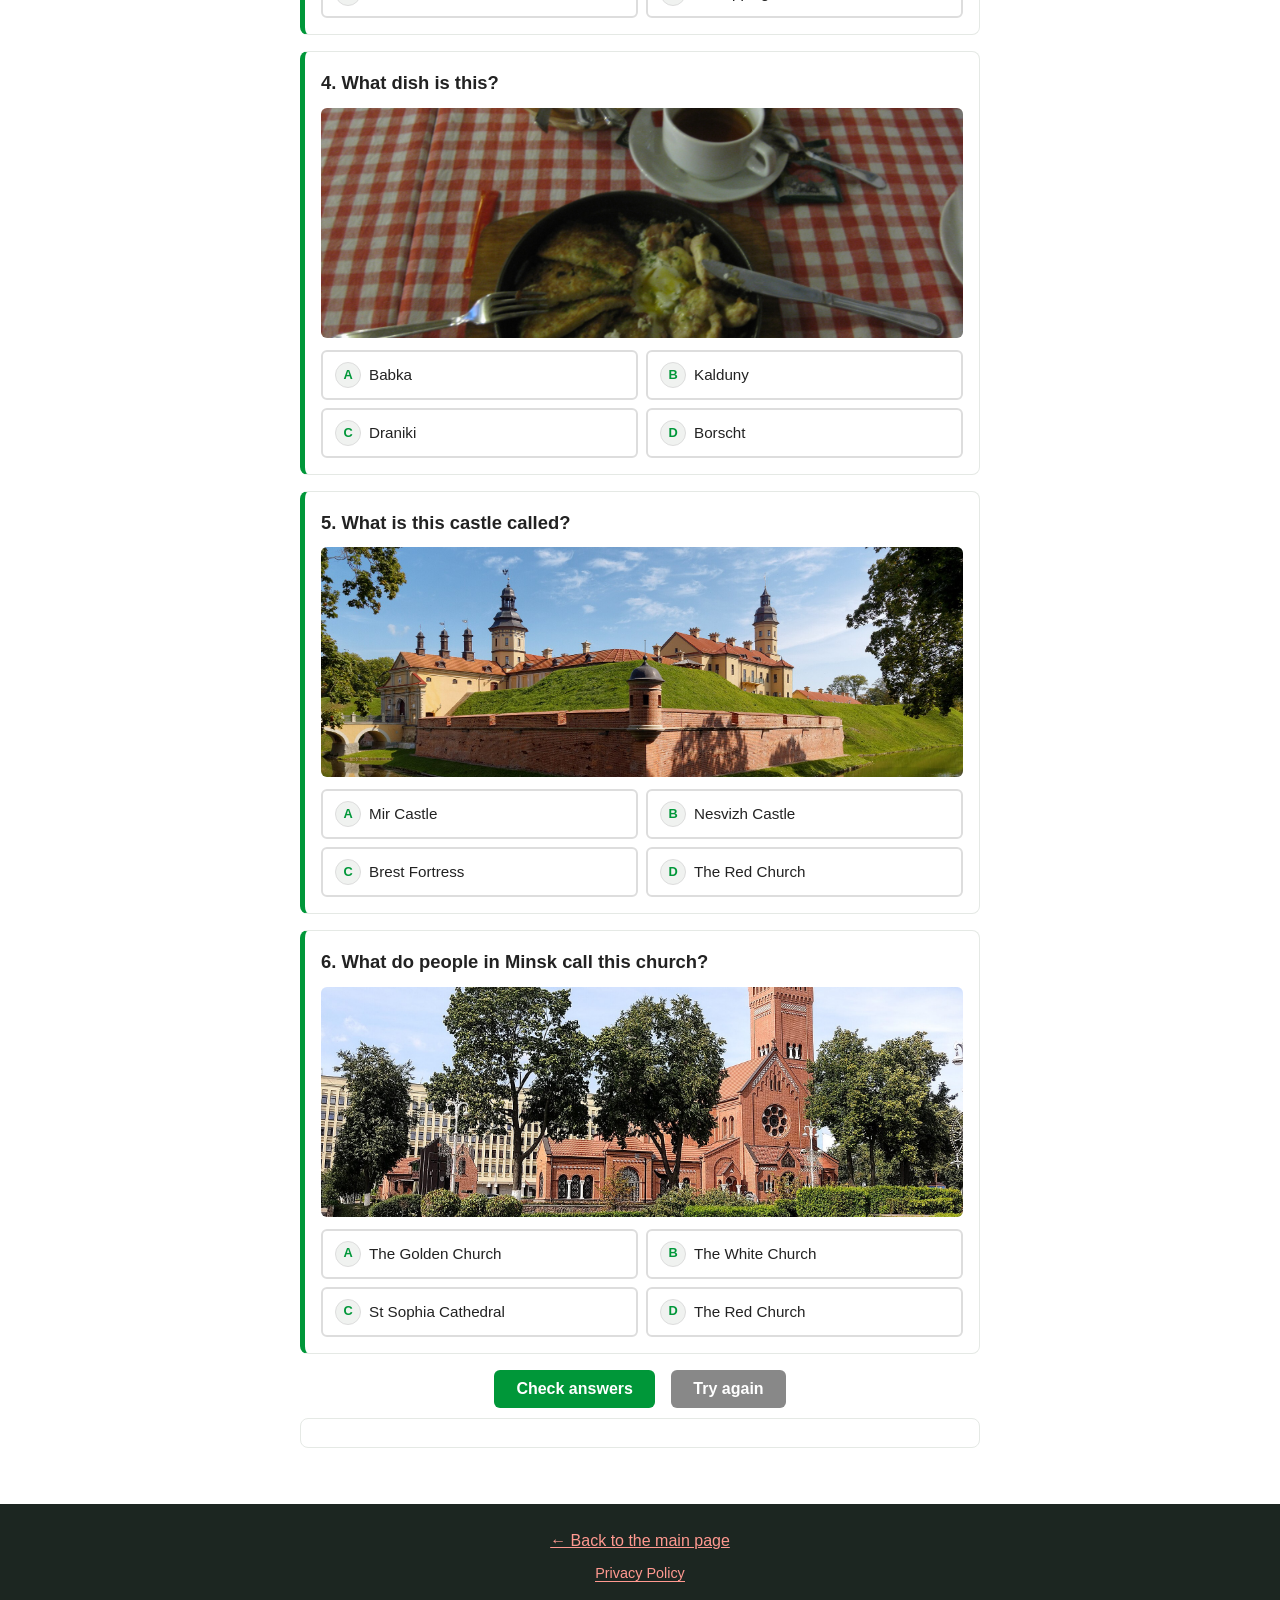
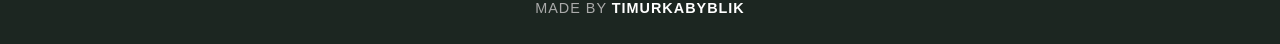
==== commit 5f2a68a8: "Add privacy policy page and footer link" ====
--- a/quiz.html
+++ b/quiz.html
@@ -128,6 +128,7 @@
   <footer>
     <div class="container">
       <p><a href="index.html">← Back to the main page</a></p>
+      <p class="foot-links"><a href="privacy.html">Privacy Policy</a></p>
       <p class="made-by">Made by <a href="https://github.com/timgihangir-rgb" target="_blank" rel="noopener">TIMURKABYBLIK</a></p>
     </div>
   </footer>
--- a/css/style.css
+++ b/css/style.css
@@ -308,6 +308,21 @@
 
 footer a {
   color: #ff9990;
+}
+
+.foot-links {
+  margin-top: 8px;
+  font-size: 0.9rem;
+}
+
+.foot-links a {
+  text-decoration: none;
+  border-bottom: 1px solid #ff9990;
+}
+
+.foot-links a:hover {
+  color: #fff;
+  border-bottom-color: #fff;
 }
 
 .made-by {
@@ -460,6 +475,52 @@
   border-radius: 8px;
 }
 
+/* ============================================================
+   PRIVACY POLICY PAGE
+   ============================================================ */
+
+.policy {
+  max-width: 720px;
+}
+
+.policy-title {
+  color: #d52b1e;
+  text-align: center;
+  font-size: 2rem;
+  margin-bottom: 6px;
+}
+
+.policy-date {
+  text-align: center;
+  color: #777;
+  font-size: 0.9rem;
+  margin-bottom: 24px;
+}
+
+.policy .intro {
+  background: #f3f5f0;
+  border-left: 4px solid #009739;
+  padding: 12px 16px;
+  border-radius: 6px;
+  margin-bottom: 22px;
+}
+
+.policy h2 {
+  color: #009739;
+  font-size: 1.2rem;
+  margin: 22px 0 8px;
+  text-align: left;
+}
+
+.policy p {
+  margin-bottom: 10px;
+  color: #333;
+}
+
+.policy a {
+  color: #009739;
+}
+
 /* ---- small screens ---- */
 @media (max-width: 700px) {
   .food-card {
